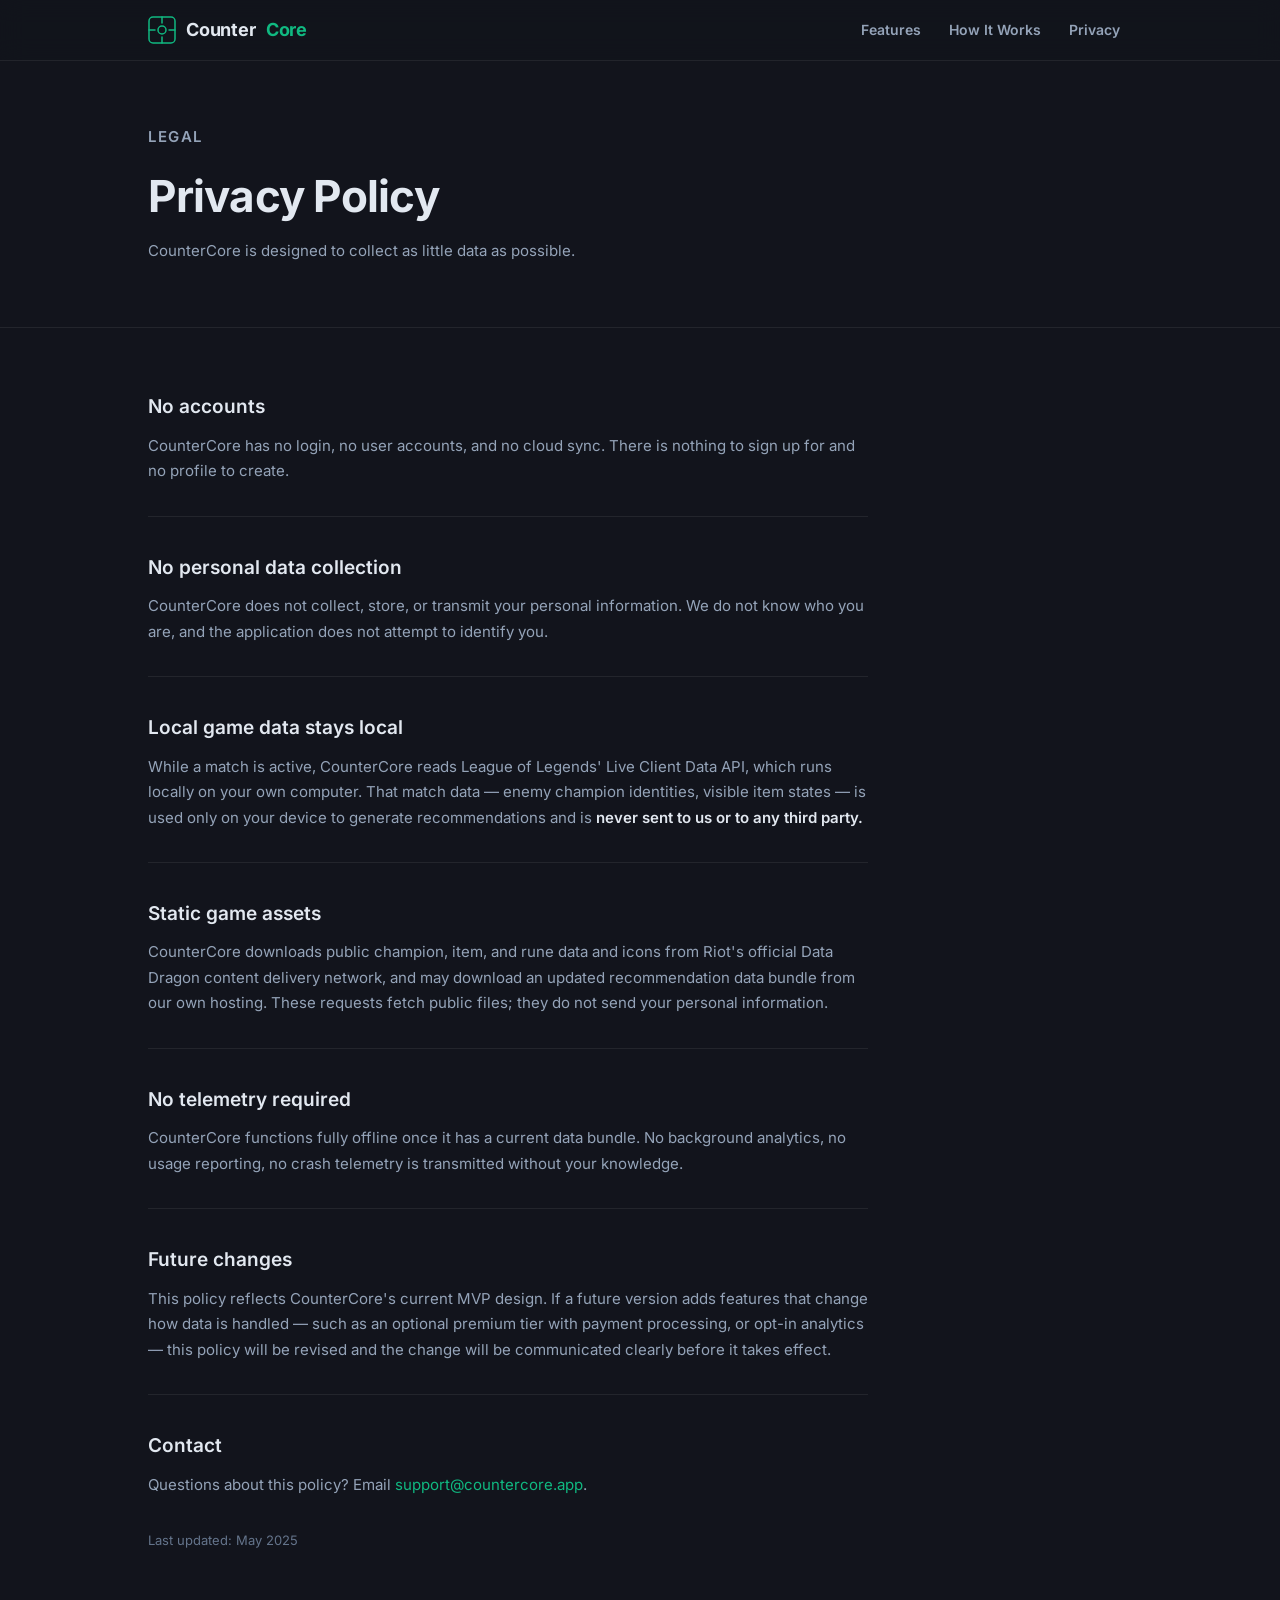
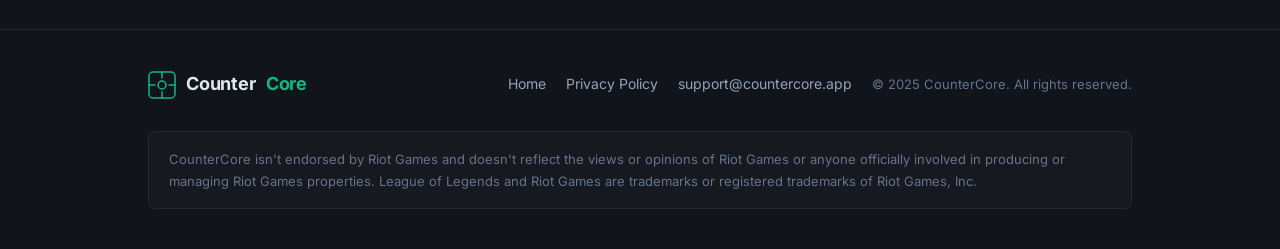
==== privacy.html @ 0aec81e1 "Initial commit: CounterCore landing site Static marketing site + privacy policy for the CounterCore " ====
<!DOCTYPE html>
<html lang="en">
<head>
  <meta charset="UTF-8" />
  <meta name="viewport" content="width=device-width, initial-scale=1.0" />
  <meta name="description" content="CounterCore Privacy Policy — we collect as little data as possible." />
  <title>Privacy Policy — CounterCore</title>
  <link rel="stylesheet" href="styles.css" />
  <!-- No external network calls. All assets are local. -->
</head>
<body>

  <!-- ======================================================
       HEADER
  ======================================================= -->
  <header class="site-header" role="banner">
    <div class="container">
      <a href="index.html" class="wordmark" aria-label="CounterCore home">
        <svg class="wordmark-icon" viewBox="0 0 28 28" fill="none" aria-hidden="true" focusable="false">
          <rect x="1" y="1" width="26" height="26" rx="4" stroke="#10B981" stroke-width="1.5"/>
          <circle cx="14" cy="14" r="4" stroke="#10B981" stroke-width="1.5"/>
          <line x1="14" y1="1" x2="14" y2="7" stroke="#10B981" stroke-width="1.5" stroke-linecap="round"/>
          <line x1="14" y1="21" x2="14" y2="27" stroke="#10B981" stroke-width="1.5" stroke-linecap="round"/>
          <line x1="1" y1="14" x2="7" y2="14" stroke="#10B981" stroke-width="1.5" stroke-linecap="round"/>
          <line x1="21" y1="14" x2="27" y2="14" stroke="#10B981" stroke-width="1.5" stroke-linecap="round"/>
        </svg>
        Counter<span>Core</span>
      </a>
      <nav class="site-nav" aria-label="Primary navigation">
        <a href="index.html#features">Features</a>
        <a href="index.html#how-it-works">How It Works</a>
        <a href="privacy.html" aria-current="page">Privacy</a>
      </nav>
    </div>
  </header>

  <main id="main-content">

    <!-- ======================================================
         PRIVACY HERO
    ======================================================= -->
    <div class="privacy-hero">
      <div class="container">
        <p class="section-label">Legal</p>
        <h1>Privacy Policy</h1>
        <p>CounterCore is designed to collect as little data as possible.</p>
      </div>
    </div>

    <!-- ======================================================
         PRIVACY CONTENT
    ======================================================= -->
    <div class="privacy-body">
      <div class="container">
        <div class="privacy-content">

          <h2>No accounts</h2>
          <p>
            CounterCore has no login, no user accounts, and no cloud sync.
            There is nothing to sign up for and no profile to create.
          </p>

          <div class="privacy-divider" aria-hidden="true"></div>

          <h2>No personal data collection</h2>
          <p>
            CounterCore does not collect, store, or transmit your personal
            information. We do not know who you are, and the application does
            not attempt to identify you.
          </p>

          <div class="privacy-divider" aria-hidden="true"></div>

          <h2>Local game data stays local</h2>
          <p>
            While a match is active, CounterCore reads League of Legends'
            Live Client Data API, which runs locally on your own computer.
            That match data — enemy champion identities, visible item states —
            is used only on your device to generate recommendations and is
            <strong>never sent to us or to any third party.</strong>
          </p>

          <div class="privacy-divider" aria-hidden="true"></div>

          <h2>Static game assets</h2>
          <p>
            CounterCore downloads public champion, item, and rune data and
            icons from Riot's official Data Dragon content delivery network,
            and may download an updated recommendation data bundle from our
            own hosting. These requests fetch public files; they do not
            send your personal information.
          </p>

          <div class="privacy-divider" aria-hidden="true"></div>

          <h2>No telemetry required</h2>
          <p>
            CounterCore functions fully offline once it has a current data
            bundle. No background analytics, no usage reporting, no crash
            telemetry is transmitted without your knowledge.
          </p>

          <div class="privacy-divider" aria-hidden="true"></div>

          <h2>Future changes</h2>
          <p>
            This policy reflects CounterCore's current MVP design. If a
            future version adds features that change how data is handled —
            such as an optional premium tier with payment processing, or
            opt-in analytics — this policy will be revised and the change
            will be communicated clearly before it takes effect.
          </p>

          <div class="privacy-divider" aria-hidden="true"></div>

          <h2>Contact</h2>
          <p>
            Questions about this policy?
            Email <a href="mailto:support@countercore.app">support@countercore.app</a>.
          </p>

          <p style="color: var(--text-muted); font-size:0.8125rem; margin-top: 2rem;">
            Last updated: May 2025
          </p>

        </div>
      </div>
    </div>

  </main>

  <!-- ======================================================
       FOOTER
  ======================================================= -->
  <footer class="site-footer" role="contentinfo">
    <div class="container">
      <div class="footer-inner">

        <div class="footer-top">
          <a href="index.html" class="wordmark" aria-label="CounterCore home">
            <svg class="wordmark-icon" viewBox="0 0 28 28" fill="none" aria-hidden="true" focusable="false" width="22" height="22">
              <rect x="1" y="1" width="26" height="26" rx="4" stroke="#10B981" stroke-width="1.5"/>
              <circle cx="14" cy="14" r="4" stroke="#10B981" stroke-width="1.5"/>
              <line x1="14" y1="1" x2="14" y2="7" stroke="#10B981" stroke-width="1.5" stroke-linecap="round"/>
              <line x1="14" y1="21" x2="14" y2="27" stroke="#10B981" stroke-width="1.5" stroke-linecap="round"/>
              <line x1="1" y1="14" x2="7" y2="14" stroke="#10B981" stroke-width="1.5" stroke-linecap="round"/>
              <line x1="21" y1="14" x2="27" y2="14" stroke="#10B981" stroke-width="1.5" stroke-linecap="round"/>
            </svg>
            Counter<span>Core</span>
          </a>
          <nav class="footer-links" aria-label="Footer navigation">
            <a href="index.html">Home</a>
            <a href="privacy.html" aria-current="page">Privacy Policy</a>
            <a href="mailto:support@countercore.app">support@countercore.app</a>
            <span class="footer-copyright">&copy; 2025 CounterCore. All rights reserved.</span>
          </nav>
        </div>

        <div class="footer-disclaimer" role="note" aria-label="Riot Games disclaimer">
          <p>
            CounterCore isn't endorsed by Riot Games and doesn't reflect the views or opinions of
            Riot Games or anyone officially involved in producing or managing Riot Games properties.
            League of Legends and Riot Games are trademarks or registered trademarks of Riot Games, Inc.
          </p>
        </div>

      </div>
    </div>
  </footer>

</body>
</html>
---- styles.css ----
/* ====================================================================
   CounterCore — Tactical Obsidian design system
   Zero external dependencies. Self-hosted Inter only.
   ==================================================================== */

/* ---- Font ---- */
@font-face {
  font-family: 'Inter';
  src: url('fonts/inter.woff2') format('woff2');
  font-weight: 100 900;
  font-style: normal;
  font-display: swap;
}

/* ---- Tokens ---- */
:root {
  --bg-panel:        #12141C;
  --bg-card:         rgba(28, 31, 42, 0.95);
  --bg-card-solid:   #1C1F2A;
  --bg-subtle:       rgba(255, 255, 255, 0.03);
  --border:          rgba(255, 255, 255, 0.07);
  --border-accent:   rgba(16, 185, 129, 0.25);

  --text-primary:    #E2E8F0;
  --text-secondary:  #94A3B8;
  --text-muted:      #64748B;

  --emerald:         #10B981;
  --emerald-dim:     rgba(16, 185, 129, 0.12);
  --amber:           #F59E0B;
  --amber-dim:       rgba(245, 158, 11, 0.12);
  --blue:            #3B82F6;
  --blue-dim:        rgba(59, 130, 246, 0.12);
  --orange:          #F97316;
  --orange-dim:      rgba(249, 115, 22, 0.12);
  --purple:          #8B5CF6;
  --purple-dim:      rgba(139, 92, 246, 0.12);

  --radius-sm:       4px;
  --radius-md:       8px;
  --radius-lg:       12px;

  --font: 'Inter', system-ui, sans-serif;

  --max-width:       1080px;
  --gutter:          clamp(1.25rem, 5vw, 3rem);
}

/* ---- Reset ---- */
*, *::before, *::after { box-sizing: border-box; margin: 0; padding: 0; }

html {
  scroll-behavior: smooth;
  -webkit-text-size-adjust: 100%;
}

body {
  font-family: var(--font);
  font-size: 1rem;
  line-height: 1.6;
  background-color: var(--bg-panel);
  color: var(--text-primary);
  -webkit-font-smoothing: antialiased;
  -moz-osx-font-smoothing: grayscale;
}

img, svg { display: block; max-width: 100%; }
a { color: var(--emerald); text-decoration: none; }
a:hover { text-decoration: underline; }
a:focus-visible { outline: 2px solid var(--emerald); outline-offset: 3px; border-radius: 2px; }

/* ---- Layout helpers ---- */
.container {
  width: 100%;
  max-width: var(--max-width);
  margin-inline: auto;
  padding-inline: var(--gutter);
}

/* ---- Site Header ---- */
.site-header {
  position: sticky;
  top: 0;
  z-index: 100;
  background: rgba(18, 20, 28, 0.9);
  backdrop-filter: blur(12px);
  -webkit-backdrop-filter: blur(12px);
  border-bottom: 1px solid var(--border);
}

.site-header .container {
  display: flex;
  align-items: center;
  justify-content: space-between;
  height: 60px;
  gap: 1.5rem;
}

.wordmark {
  display: flex;
  align-items: center;
  gap: 10px;
  font-size: 1.125rem;
  font-weight: 700;
  letter-spacing: -0.01em;
  color: var(--text-primary);
  text-decoration: none;
}

.wordmark:hover { text-decoration: none; }

.wordmark-icon {
  width: 28px;
  height: 28px;
  flex-shrink: 0;
}

.wordmark span { color: var(--emerald); }

.site-nav {
  display: flex;
  align-items: center;
  gap: 0.25rem;
}

.site-nav a {
  font-size: 0.875rem;
  font-weight: 600;
  color: var(--text-secondary);
  padding: 0.4rem 0.75rem;
  border-radius: var(--radius-sm);
  transition: color 0.15s, background 0.15s;
  text-decoration: none;
}

.site-nav a:hover {
  color: var(--text-primary);
  background: var(--bg-subtle);
  text-decoration: none;
}

/* ---- Status badge ---- */
.status-badge {
  display: inline-flex;
  align-items: center;
  gap: 6px;
  font-size: 0.6875rem;
  font-weight: 600;
  letter-spacing: 0.06em;
  text-transform: uppercase;
  color: var(--amber);
  background: var(--amber-dim);
  border: 1px solid rgba(245, 158, 11, 0.25);
  padding: 3px 10px;
  border-radius: 100px;
}

.status-badge::before {
  content: '';
  width: 5px;
  height: 5px;
  border-radius: 50%;
  background: var(--amber);
  flex-shrink: 0;
}

/* ---- Hero ---- */
.hero {
  padding-block: clamp(4rem, 10vw, 7rem);
  border-bottom: 1px solid var(--border);
  position: relative;
  overflow: hidden;
}

/* Subtle grid texture */
.hero::before {
  content: '';
  position: absolute;
  inset: 0;
  background-image:
    linear-gradient(rgba(16, 185, 129, 0.04) 1px, transparent 1px),
    linear-gradient(90deg, rgba(16, 185, 129, 0.04) 1px, transparent 1px);
  background-size: 48px 48px;
  pointer-events: none;
}

/* Radial glow behind hero content */
.hero::after {
  content: '';
  position: absolute;
  top: -30%;
  left: 50%;
  transform: translateX(-50%);
  width: 800px;
  height: 500px;
  background: radial-gradient(ellipse at center, rgba(16, 185, 129, 0.07) 0%, transparent 70%);
  pointer-events: none;
}

.hero .container { position: relative; z-index: 1; }

.hero-eyebrow {
  margin-bottom: 1.5rem;
}

.hero-heading {
  font-size: clamp(2.25rem, 5vw, 3.75rem);
  font-weight: 700;
  letter-spacing: -0.03em;
  line-height: 1.1;
  margin-bottom: 1.25rem;
  max-width: 700px;
}

.hero-heading em {
  font-style: normal;
  color: var(--emerald);
}

.hero-subtext {
  font-size: clamp(1rem, 2.5vw, 1.1875rem);
  color: var(--text-secondary);
  max-width: 560px;
  line-height: 1.65;
  margin-bottom: 2.5rem;
}

.hero-cta {
  display: flex;
  align-items: center;
  flex-wrap: wrap;
  gap: 1rem;
}

/* ---- Buttons ---- */
.btn {
  display: inline-flex;
  align-items: center;
  gap: 8px;
  font-family: var(--font);
  font-size: 0.9375rem;
  font-weight: 600;
  border-radius: var(--radius-md);
  padding: 0.7rem 1.5rem;
  border: 1px solid transparent;
  cursor: pointer;
  transition: all 0.18s;
  text-decoration: none;
  line-height: 1.4;
  white-space: nowrap;
}

.btn:focus-visible { outline: 2px solid var(--emerald); outline-offset: 3px; }

.btn-primary {
  background: var(--emerald);
  color: #0a1a12;
  border-color: var(--emerald);
}
.btn-primary:hover {
  background: #0ecf73;
  border-color: #0ecf73;
  text-decoration: none;
  color: #0a1a12;
}

.btn-disabled {
  background: var(--bg-card-solid);
  color: var(--text-muted);
  border-color: var(--border);
  cursor: not-allowed;
  pointer-events: none;
}

.btn-ghost {
  background: transparent;
  color: var(--text-secondary);
  border-color: var(--border);
}
.btn-ghost:hover {
  color: var(--text-primary);
  border-color: rgba(255, 255, 255, 0.18);
  background: var(--bg-subtle);
  text-decoration: none;
}

.coming-soon-note {
  font-size: 0.8125rem;
  color: var(--text-muted);
  font-style: italic;
}

/* ---- Section structure ---- */
section { padding-block: clamp(3.5rem, 8vw, 5.5rem); }

.section-label {
  font-size: 0.6875rem;
  font-weight: 600;
  letter-spacing: 0.1em;
  text-transform: uppercase;
  color: var(--emerald);
  margin-bottom: 0.75rem;
}

.section-heading {
  font-size: clamp(1.5rem, 3.5vw, 2.25rem);
  font-weight: 700;
  letter-spacing: -0.02em;
  line-height: 1.2;
  margin-bottom: 1rem;
}

.section-intro {
  font-size: 1.0625rem;
  color: var(--text-secondary);
  max-width: 560px;
  line-height: 1.65;
  margin-bottom: 3rem;
}

/* ---- Features ---- */
.features { border-bottom: 1px solid var(--border); }

.features-grid {
  display: grid;
  grid-template-columns: repeat(auto-fit, minmax(220px, 1fr));
  gap: 1.25rem;
}

.feature-card {
  background: var(--bg-card);
  border: 1px solid var(--border);
  border-radius: var(--radius-lg);
  padding: 1.75rem 1.5rem;
  position: relative;
  overflow: hidden;
  transition: border-color 0.2s, transform 0.2s;
}

.feature-card:hover {
  border-color: var(--border-accent);
  transform: translateY(-2px);
}

/* Top accent line per card */
.feature-card::before {
  content: '';
  position: absolute;
  top: 0;
  left: 0;
  right: 0;
  height: 2px;
}

.feature-card[data-accent="emerald"]::before  { background: var(--emerald); }
.feature-card[data-accent="amber"]::before    { background: var(--amber); }
.feature-card[data-accent="blue"]::before     { background: var(--blue); }
.feature-card[data-accent="purple"]::before   { background: var(--purple); }

.feature-icon {
  width: 36px;
  height: 36px;
  margin-bottom: 1.25rem;
  flex-shrink: 0;
}

.feature-icon[data-color="emerald"] { color: var(--emerald); }
.feature-icon[data-color="amber"]   { color: var(--amber); }
.feature-icon[data-color="blue"]    { color: var(--blue); }
.feature-icon[data-color="purple"]  { color: var(--purple); }

.feature-name {
  font-size: 1.0625rem;
  font-weight: 600;
  margin-bottom: 0.5rem;
  color: var(--text-primary);
}

.feature-desc {
  font-size: 0.9375rem;
  color: var(--text-secondary);
  line-height: 1.6;
}

/* ---- How it works ---- */
.how-it-works { border-bottom: 1px solid var(--border); }

.steps {
  display: grid;
  grid-template-columns: repeat(auto-fit, minmax(220px, 1fr));
  gap: 1.5rem;
}

.step {
  display: flex;
  flex-direction: column;
  gap: 0.875rem;
}

.step-number {
  font-size: 0.6875rem;
  font-weight: 700;
  letter-spacing: 0.08em;
  text-transform: uppercase;
  color: var(--text-muted);
}

.step-number span {
  font-size: 1.75rem;
  font-weight: 700;
  letter-spacing: -0.04em;
  color: var(--emerald);
  display: block;
  line-height: 1;
  margin-bottom: 4px;
}

.step-title {
  font-size: 1rem;
  font-weight: 600;
  color: var(--text-primary);
}

.step-body {
  font-size: 0.9375rem;
  color: var(--text-secondary);
  line-height: 1.6;
}

/* Connector dots between steps */
.steps-connector {
  display: none;
}

/* ---- Constraint list (overlay details) ---- */
.constraint-list {
  list-style: none;
  display: flex;
  flex-direction: column;
  gap: 0.625rem;
  margin-top: 1.5rem;
}

.constraint-list li {
  display: flex;
  align-items: flex-start;
  gap: 0.625rem;
  font-size: 0.9375rem;
  color: var(--text-secondary);
}

.constraint-list li::before {
  content: '';
  width: 5px;
  height: 5px;
  border-radius: 50%;
  background: var(--text-muted);
  flex-shrink: 0;
  margin-top: 0.5em;
}

/* ---- CTA strip ---- */
.cta-strip {
  border-bottom: 1px solid var(--border);
  background: var(--bg-card-solid);
}

.cta-inner {
  display: flex;
  flex-direction: column;
  align-items: flex-start;
  gap: 1.75rem;
}

@media (min-width: 640px) {
  .cta-inner {
    flex-direction: row;
    align-items: center;
    justify-content: space-between;
  }
}

.cta-inner h2 {
  font-size: clamp(1.25rem, 3vw, 1.75rem);
  font-weight: 700;
  letter-spacing: -0.02em;
}

.cta-inner p {
  margin-top: 0.375rem;
  font-size: 0.9375rem;
  color: var(--text-secondary);
}

.cta-actions {
  display: flex;
  flex-direction: column;
  align-items: flex-start;
  gap: 0.625rem;
  flex-shrink: 0;
}

@media (min-width: 640px) {
  .cta-actions { align-items: flex-end; }
}

/* ---- Footer ---- */
.site-footer {
  border-top: 1px solid var(--border);
  padding-block: 2.5rem;
}

.footer-inner {
  display: flex;
  flex-direction: column;
  gap: 2rem;
}

.footer-top {
  display: flex;
  flex-direction: column;
  gap: 1rem;
}

@media (min-width: 640px) {
  .footer-top {
    flex-direction: row;
    align-items: center;
    justify-content: space-between;
  }
}

.footer-links {
  display: flex;
  align-items: center;
  gap: 1.25rem;
  flex-wrap: wrap;
}

.footer-links a {
  font-size: 0.875rem;
  color: var(--text-secondary);
  text-decoration: none;
}

.footer-links a:hover { color: var(--text-primary); text-decoration: underline; }

.footer-copyright {
  font-size: 0.8125rem;
  color: var(--text-muted);
}

.footer-disclaimer {
  background: rgba(255,255,255,0.025);
  border: 1px solid var(--border);
  border-radius: var(--radius-md);
  padding: 1rem 1.25rem;
}

.footer-disclaimer p {
  font-size: 0.8125rem;
  color: var(--text-muted);
  line-height: 1.7;
}

/* ---- Privacy page ---- */
.privacy-hero {
  padding-block: clamp(2.5rem, 6vw, 4rem);
  border-bottom: 1px solid var(--border);
}

.privacy-hero h1 {
  font-size: clamp(1.75rem, 4vw, 2.75rem);
  font-weight: 700;
  letter-spacing: -0.02em;
  margin-bottom: 0.5rem;
}

.privacy-hero p {
  color: var(--text-secondary);
  font-size: 0.9375rem;
}

.privacy-body {
  padding-block: clamp(2.5rem, 6vw, 4rem);
}

.privacy-content {
  max-width: 720px;
}

.privacy-content h2 {
  font-size: 1.1875rem;
  font-weight: 600;
  margin-top: 2.25rem;
  margin-bottom: 0.625rem;
  color: var(--text-primary);
}

.privacy-content h2:first-of-type { margin-top: 0; }

.privacy-content p {
  font-size: 0.9375rem;
  color: var(--text-secondary);
  line-height: 1.7;
  margin-bottom: 0.875rem;
}

.privacy-content a {
  color: var(--emerald);
}

.privacy-content strong {
  color: var(--text-primary);
  font-weight: 600;
}

.privacy-divider {
  height: 1px;
  background: var(--border);
  margin-block: 2rem;
}

/* ---- Responsive ---- */
@media (max-width: 600px) {
  .site-nav a:not(:last-child) { display: none; }
}
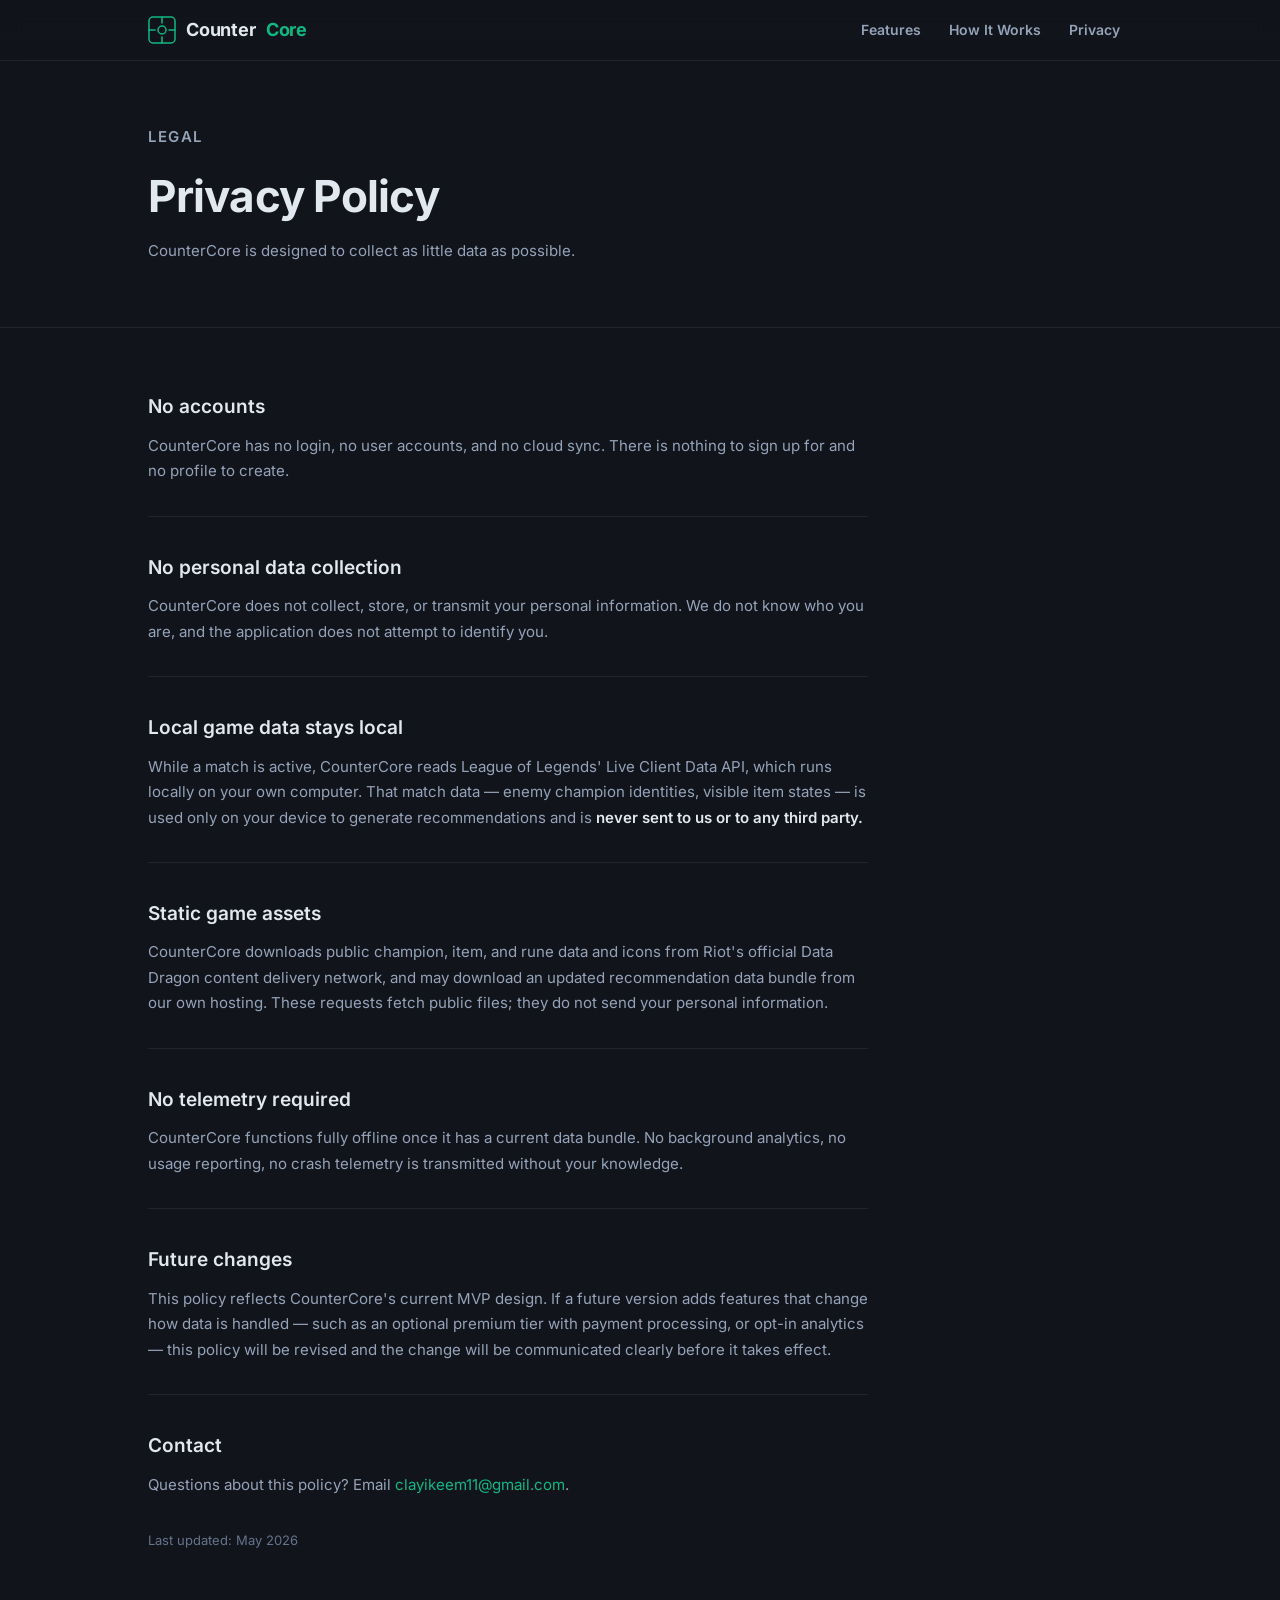
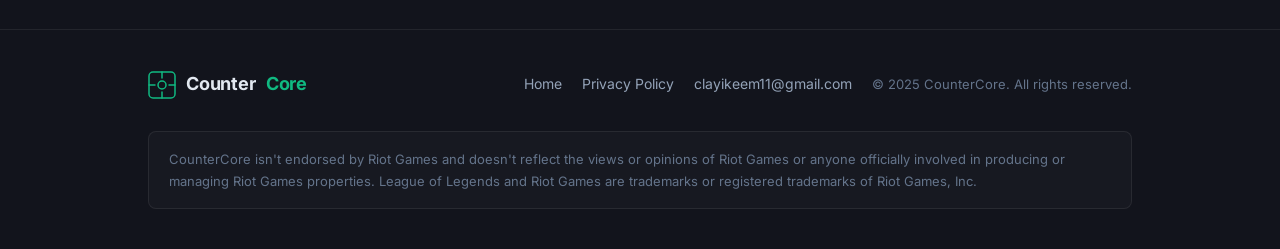
==== commit b097715e: "Swap placeholder email + date; update README post-deploy - index.html / privacy.html: support@counte" ====
--- a/privacy.html
+++ b/privacy.html
@@ -116,11 +116,11 @@
           <h2>Contact</h2>
           <p>
             Questions about this policy?
-            Email <a href="mailto:support@countercore.app">support@countercore.app</a>.
+            Email <a href="mailto:clayikeem11@gmail.com">clayikeem11@gmail.com</a>.
           </p>
 
           <p style="color: var(--text-muted); font-size:0.8125rem; margin-top: 2rem;">
-            Last updated: May 2025
+            Last updated: May 2026
           </p>
 
         </div>
@@ -151,7 +151,7 @@
           <nav class="footer-links" aria-label="Footer navigation">
             <a href="index.html">Home</a>
             <a href="privacy.html" aria-current="page">Privacy Policy</a>
-            <a href="mailto:support@countercore.app">support@countercore.app</a>
+            <a href="mailto:clayikeem11@gmail.com">clayikeem11@gmail.com</a>
             <span class="footer-copyright">&copy; 2025 CounterCore. All rights reserved.</span>
           </nav>
         </div>
